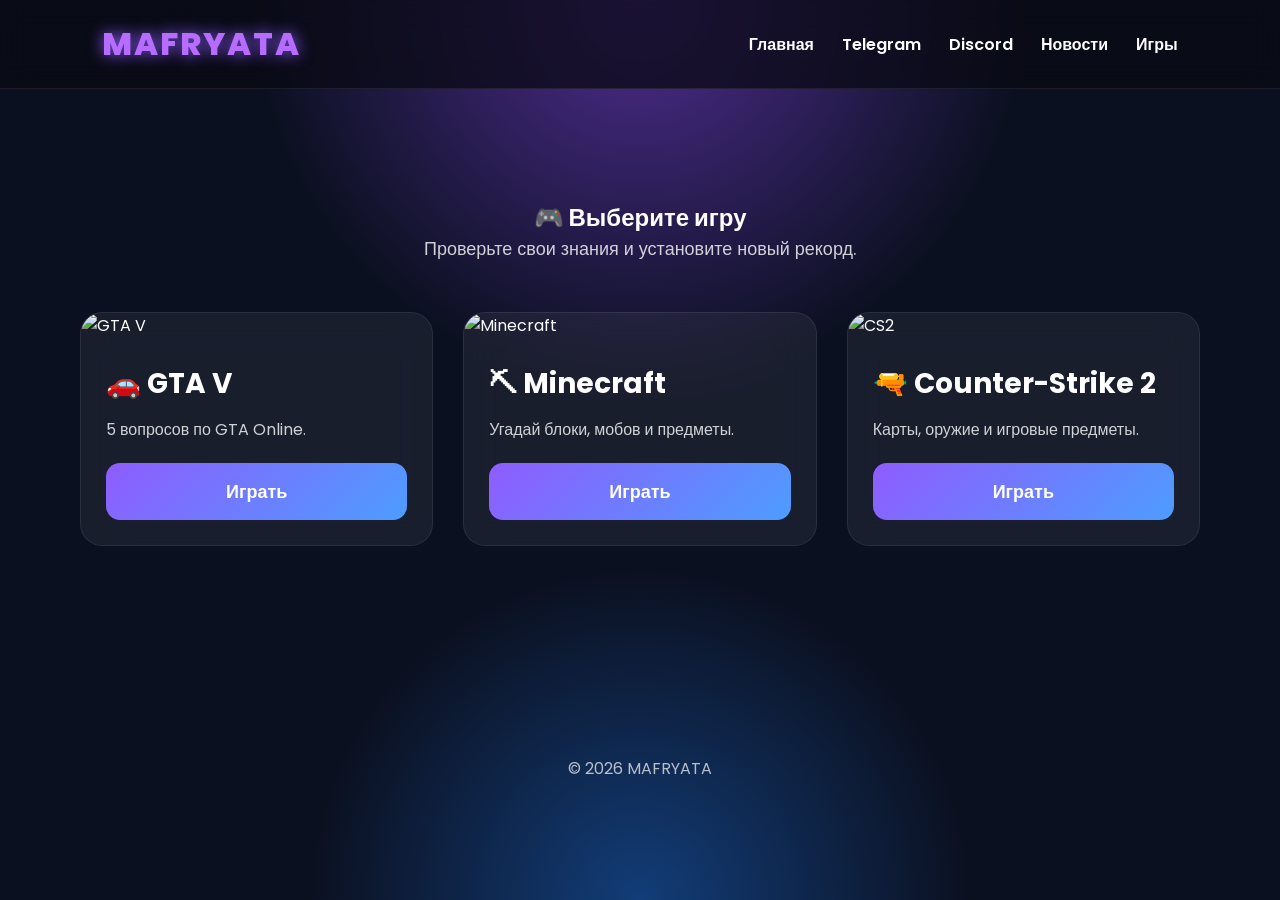
==== games.html @ 731d4e77 "Add files via upload" ====
<!DOCTYPE html>
<html lang="ru">

<head>

<meta charset="UTF-8">

<meta name="viewport" content="width=device-width, initial-scale=1.0">

<title>MAFRYATA | Мини-игры</title>

<link rel="stylesheet" href="style.css">

<link href="https://fonts.googleapis.com/css2?family=Poppins:wght@300;400;500;600;700;800&display=swap" rel="stylesheet">

</head>

<body>

<div class="background"></div>

<header>

<div class="logo">

MAFRYATA

</div>

<div class="menu-toggle" onclick="toggleMenu()">

☰

</div>

<nav id="navMenu">

<a href="index.html">

Главная

</a>

<a href="index.html#telegram">

Telegram

</a>

<a href="index.html#discord">

Discord

</a>

<a href="index.html#news">

Новости

</a>

<a href="games.html">

Игры

</a>

</nav>

</header>
<main>

<section class="games-section">

    <div class="section-title">
        <h1>🎮 Выберите игру</h1>
        <p>Проверьте свои знания и установите новый рекорд.</p>
    </div>

    <div class="games-grid">

        <div class="game-card" onclick="startGame('gta')">

            <img src="images/gta-cover.jpg" alt="GTA V">

            <div class="game-content">

                <h3>🚗 GTA V</h3>

                <p>5 вопросов по GTA Online.</p>

                <button>Играть</button>

            </div>

        </div>

        <div class="game-card" onclick="startGame('minecraft')">

            <img src="images/minecraft-cover.jpg" alt="Minecraft">

            <div class="game-content">

                <h3>⛏ Minecraft</h3>

                <p>Угадай блоки, мобов и предметы.</p>

                <button>Играть</button>

            </div>

        </div>

        <div class="game-card" onclick="startGame('cs2')">

            <img src="images/cs2-cover.jpg" alt="CS2">

            <div class="game-content">

                <h3>🔫 Counter-Strike 2</h3>

                <p>Карты, оружие и игровые предметы.</p>

                <button>Играть</button>

            </div>

        </div>

    </div>

</section>

<section id="quizScreen" class="quiz-screen" style="display:none">

    <button class="backButton" onclick="backToMenu()">
        ← Назад
    </button>

    <h2 id="gameTitle"></h2>

    <div class="progress-bar">
        <div id="progressFill"></div>
    </div>

    <p id="questionCounter"></p>

    <img id="quizImage" class="quizImage">

    <h3 id="questionText"></h3>

    <div id="answers" class="answers"></div>

    <button id="nextButton" style="display:none">
        Следующий вопрос
    </button>

</section>

<section id="finishScreen" class="quiz-screen" style="display:none">

    <h1>🏆 Поздравляем!</h1>

    <h2 id="finalScore"></h2>

    <p>Спасибо за прохождение викторины.</p>

    <div class="finish-buttons">

        <button onclick="restartGame()">
            🔄 Играть снова
        </button>

        <button onclick="backToMenu()">
            🎮 Выбор игр
        </button>

    </div>

</section>

</main>

<footer>

<p>

© 2026 MAFRYATA

</p>

</footer>

<script src="script.js"></script>
<script src="games.js"></script>

</body>
</html>
---- style.css ----
*{
margin:0;
padding:0;
box-sizing:border-box;
font-family:"Poppins",sans-serif;
scroll-behavior:smooth;
}

body{
background:#0b1020;
color:#fff;
overflow-x:hidden;
}

.background{
position:fixed;
inset:0;
background:
radial-gradient(circle at top,#4f2d91 0%,transparent 35%),
radial-gradient(circle at bottom,#123d78 0%,transparent 30%),
#0b1020;
z-index:-1;
}

header{
position:fixed;
top:0;
left:0;
width:100%;
display:flex;
justify-content:space-between;
align-items:center;
padding:20px 8%;
background:rgba(10,10,20,.75);
backdrop-filter:blur(14px);
border-bottom:1px solid rgba(255,255,255,.08);
z-index:1000;
}

.logo{
font-size:32px;
font-weight:800;
color:#b56cff;
letter-spacing:2px;
text-shadow:0 0 15px #8f5cff;
}

nav{
display:flex;
gap:28px;
}

nav a{
color:#fff;
text-decoration:none;
font-weight:600;
transition:.3s;
}

nav a:hover{
color:#b56cff;
}

.menu-toggle{
display:none;
font-size:32px;
cursor:pointer;
}

.hero{
min-height:100vh;
display:flex;
flex-direction:column;
justify-content:center;
align-items:center;
text-align:center;
padding:120px 20px 60px;
}

.hero h1{
font-size:72px;
margin-bottom:20px;
text-shadow:0 0 30px #8f5cff;
}

.hero p{
font-size:22px;
opacity:.9;
line-height:1.6;
margin-bottom:45px;
}

.main-buttons{
display:flex;
flex-direction:column;
gap:20px;
align-items:center;
}

.top-buttons{
display:flex;
gap:20px;
flex-wrap:wrap;
justify-content:center;
}

.btn{
display:flex;
align-items:center;
justify-content:center;
width:220px;
height:60px;
border-radius:16px;
text-decoration:none;
font-weight:700;
color:#fff;
transition:.25s;
}

.btn:hover{
transform:translateY(-4px) scale(1.04);
}

.telegram{background:#229ED9;}
.news{background:#ff8c00;}
.discord{background:#5865F2;}
.games{
background:#1db954;
width:320px;
}

main{
max-width:1200px;
margin:auto;
padding:40px 20px 80px;
}

.card{
background:rgba(255,255,255,.06);
border:1px solid rgba(255,255,255,.08);
border-radius:20px;
padding:30px;
margin:30px 0;
backdrop-filter:blur(10px);
}

.card h2{
margin-bottom:20px;
}

.preview{
width:100%;
max-width:320px;
border-radius:12px;
margin:10px;
}

.socials{
display:grid;
grid-template-columns:repeat(auto-fit,minmax(320px,1fr));
gap:30px;
}

.telegramButton,.discordButton{
display:inline-block;
margin-top:20px;
padding:14px 30px;
border-radius:12px;
text-decoration:none;
color:#fff;
font-weight:700;
}

.telegramButton{background:#229ED9;}
.discordButton{background:#5865F2;}

footer{
text-align:center;
padding:30px;
opacity:.7;
}

@media(max-width:900px){
.menu-toggle{display:block;}
nav{
display:none;
position:absolute;
top:80px;
right:20px;
flex-direction:column;
background:#151a2d;
padding:20px;
border-radius:15px;
}
nav.active{display:flex;}
.hero h1{font-size:48px;}
.hero p{font-size:18px;}
.top-buttons{flex-direction:column;}
.btn,.games{width:100%;max-width:320px;}
}
/* ========================= */
/* Games Page */
/* ========================= */

.games-section{
    max-width:1200px;
    margin:140px auto 80px;
    padding:20px;
}

.section-title{
    text-align:center;
    margin-bottom:50px;
}

.section-title h2{
    font-size:48px;
    margin-bottom:10px;
}

.section-title p{
    opacity:.8;
    font-size:18px;
}

.games-grid{
    display:grid;
    grid-template-columns:repeat(auto-fit,minmax(320px,1fr));
    gap:30px;
}

.game-card{
    background:rgba(255,255,255,.06);
    border:1px solid rgba(255,255,255,.08);
    backdrop-filter:blur(20px);
    border-radius:22px;
    overflow:hidden;
    transition:.35s;
    cursor:pointer;
}

.game-card:hover{
    transform:translateY(-12px);
    box-shadow:0 20px 45px rgba(181,108,255,.35);
}

.game-card img{
    width:100%;
    height:220px;
    object-fit:cover;
}

.game-content{
    padding:25px;
}

.game-content h3{
    font-size:28px;
    margin-bottom:12px;
}

.game-content p{
    opacity:.8;
    margin-bottom:20px;
    line-height:1.6;
}

.game-content button{
    width:100%;
    padding:15px;
    border:none;
    border-radius:14px;
    background:linear-gradient(135deg,#8f5cff,#4d9dff);
    color:white;
    font-size:18px;
    font-weight:700;
    cursor:pointer;
    transition:.25s;
}

.game-content button:hover{
    transform:scale(1.03);
}

/* ========================= */

.quiz-screen{
    max-width:900px;
    margin:140px auto 80px;
    padding:40px;
    background:rgba(255,255,255,.06);
    border:1px solid rgba(255,255,255,.08);
    backdrop-filter:blur(18px);
    border-radius:24px;
    animation:fade .4s;
}

.quizImage{
    width:100%;
    border-radius:16px;
    margin:25px 0;
}

.progress-bar{
    width:100%;
    height:12px;
    background:#222;
    border-radius:20px;
    overflow:hidden;
    margin:20px 0;
}

#progressFill{
    width:0%;
    height:100%;
    background:linear-gradient(90deg,#8f5cff,#4d9dff);
    transition:.4s;
}

.answers{
    display:grid;
    gap:15px;
    margin-top:25px;
}

.answers button{
    padding:16px;
    border:none;
    border-radius:14px;
    background:#20273d;
    color:white;
    cursor:pointer;
    transition:.25s;
    font-size:17px;
}

.answers button:hover{
    background:#8f5cff;
}

.backButton,
#nextButton{
    margin-top:25px;
    padding:15px 30px;
    border:none;
    border-radius:14px;
    background:#8f5cff;
    color:white;
    font-size:16px;
    cursor:pointer;
}

@keyframes fade{

from{
opacity:0;
transform:translateY(25px);
}

to{
opacity:1;
transform:translateY(0);
}

}

@media(max-width:768px){

.section-title h2{
font-size:34px;
}

.quiz-screen{
padding:25px;
margin-top:120px;
}

}
.finish-buttons{
display:flex;
gap:20px;
justify-content:center;
margin-top:30px;
flex-wrap:wrap;
}

.finish-buttons button{

padding:16px 30px;

border:none;

border-radius:14px;

background:linear-gradient(135deg,#8f5cff,#4d9dff);

color:white;

font-size:18px;

cursor:pointer;

transition:.3s;

}

.finish-buttons button:hover{

transform:translateY(-4px);

box-shadow:0 15px 30px rgba(143,92,255,.4);

}
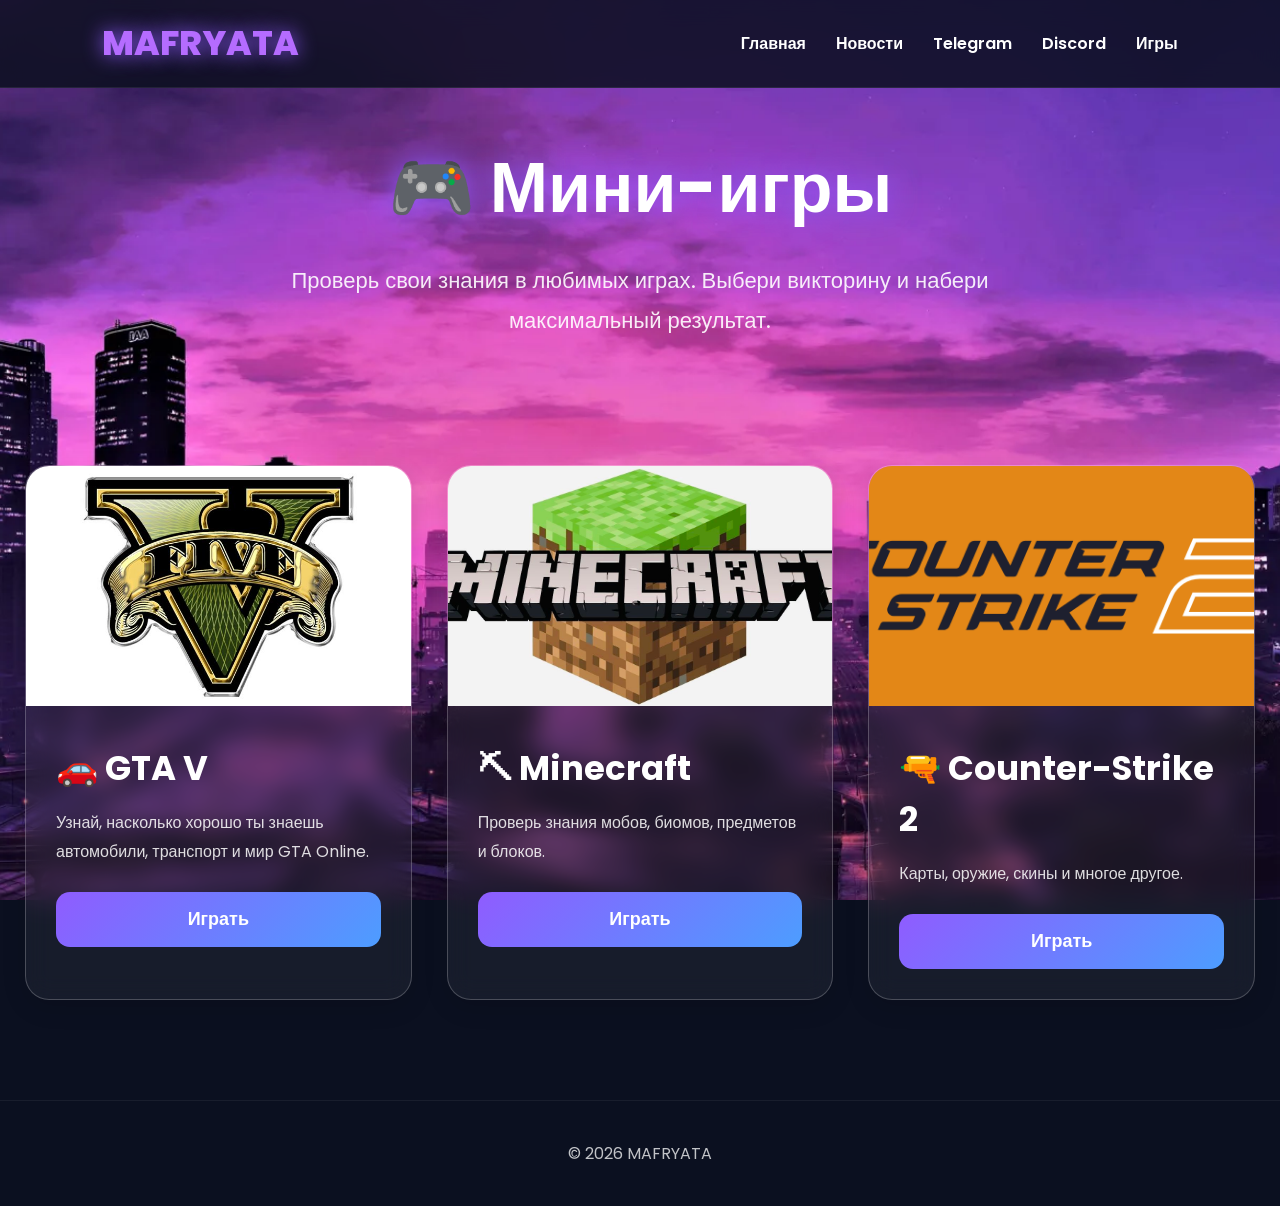
==== commit 0d24154c: "Add files via upload" ====
--- a/games.html
+++ b/games.html
@@ -9,7 +9,13 @@
 
 <title>MAFRYATA | Мини-игры</title>
 
-<link rel="stylesheet" href="style.css">
+<meta name="description" content="Мини-игры MAFRYATA. Проверь свои знания по GTA V, Minecraft и Counter-Strike 2.">
+
+<link rel="stylesheet" href="games.css">
+
+<link rel="preconnect" href="https://fonts.googleapis.com">
+
+<link rel="preconnect" href="https://fonts.gstatic.com" crossorigin>
 
 <link href="https://fonts.googleapis.com/css2?family=Poppins:wght@300;400;500;600;700;800&display=swap" rel="stylesheet">
 
@@ -41,6 +47,12 @@
 
 </a>
 
+<a href="index.html#news">
+
+Новости
+
+</a>
+
 <a href="index.html#telegram">
 
 Telegram
@@ -53,133 +65,324 @@
 
 </a>
 
-<a href="index.html#news">
-
-Новости
+<a href="games.html">
+
+Игры
 
 </a>
 
-<a href="games.html">
-
-Игры
-
-</a>
-
 </nav>
 
 </header>
+
+<section class="hero">
+
+<h1>
+
+🎮 Мини-игры
+
+</h1>
+
+<p>
+
+Проверь свои знания в любимых играх.
+
+Выбери викторину и набери максимальный результат.
+
+</p>
+
+</section>
+
 <main>
 
-<section class="games-section">
-
-    <div class="section-title">
-        <h1>🎮 Выберите игру</h1>
-        <p>Проверьте свои знания и установите новый рекорд.</p>
-    </div>
-
-    <div class="games-grid">
-
-        <div class="game-card" onclick="startGame('gta')">
-
-            <img src="images/gta-cover.jpg" alt="GTA V">
-
-            <div class="game-content">
-
-                <h3>🚗 GTA V</h3>
-
-                <p>5 вопросов по GTA Online.</p>
-
-                <button>Играть</button>
-
-            </div>
-
-        </div>
-
-        <div class="game-card" onclick="startGame('minecraft')">
-
-            <img src="images/minecraft-cover.jpg" alt="Minecraft">
-
-            <div class="game-content">
-
-                <h3>⛏ Minecraft</h3>
-
-                <p>Угадай блоки, мобов и предметы.</p>
-
-                <button>Играть</button>
-
-            </div>
-
-        </div>
-
-        <div class="game-card" onclick="startGame('cs2')">
-
-            <img src="images/cs2-cover.jpg" alt="CS2">
-
-            <div class="game-content">
-
-                <h3>🔫 Counter-Strike 2</h3>
-
-                <p>Карты, оружие и игровые предметы.</p>
-
-                <button>Играть</button>
-
-            </div>
-
-        </div>
-
-    </div>
+<div class="games-grid">
+
+<div class="game-card">
+
+<img
+
+src="images/gta-cover.webp"
+
+loading="lazy"
+
+decoding="async"
+
+alt="GTA V"
+
+>
+
+<div class="game-content">
+
+<h2>
+
+🚗 GTA V
+
+</h2>
+
+<p>
+
+Узнай, насколько хорошо ты знаешь автомобили,
+
+транспорт и мир GTA Online.
+
+</p>
+
+<button onclick="openQuiz('gta')">
+
+Играть
+
+</button>
+
+</div>
+
+</div>
+
+<div class="game-card">
+
+<img
+
+src="images/minecraft-cover.webp"
+
+loading="lazy"
+
+decoding="async"
+
+alt="Minecraft"
+
+>
+
+<div class="game-content">
+
+<h2>
+
+⛏ Minecraft
+
+</h2>
+
+<p>
+
+Проверь знания мобов,
+
+биомов,
+
+предметов и блоков.
+
+</p>
+
+<button onclick="openQuiz('minecraft')">
+
+Играть
+
+</button>
+
+</div>
+
+</div>
+
+<div class="game-card">
+
+<img
+
+src="images/cs2-cover.webp"
+
+loading="lazy"
+
+decoding="async"
+
+alt="Counter Strike 2"
+
+>
+
+<div class="game-content">
+
+<h2>
+
+🔫 Counter-Strike 2
+
+</h2>
+
+<p>
+
+Карты,
+
+оружие,
+
+скины и многое другое.
+
+</p>
+
+<button onclick="openQuiz('cs2')">
+
+Играть
+
+</button>
+
+</div>
+
+</div>
+
+</div>
+
+</main>
+<!-- ====================================== -->
+<!-- Quiz Screen -->
+<!-- ====================================== -->
+
+<section id="quizScreen" class="quiz-screen" style="display:none;">
+
+<div class="quiz-header">
+
+<h2 id="quizTitle">
+
+Игра
+
+</h2>
+
+<div class="progress">
+
+Вопрос
+
+<span id="questionNumber">
+
+1
+
+</span>
+
+из
+
+<span id="totalQuestions">
+
+5
+
+</span>
+
+</div>
+
+</div>
+
+<div class="progress-bar">
+
+<div id="progressFill"></div>
+
+</div>
+
+<img
+
+id="quizImage"
+
+class="quizImage"
+
+src=""
+
+alt="Quiz"
+
+loading="lazy"
+
+decoding="async"
+
+>
+
+<h2 id="questionTitle">
+
+Вопрос
+
+</h2>
+
+<div class="answers" id="answers">
+
+</div>
+
+<div id="result"></div>
+
+<div class="quiz-buttons">
+
+<button
+
+id="nextButton"
+
+onclick="nextQuestion()"
+
+style="display:none;">
+
+Следующий вопрос
+
+</button>
+
+<button
+
+class="backButton"
+
+onclick="backToGames()">
+
+← Назад
+
+</button>
+
+</div>
 
 </section>
 
-<section id="quizScreen" class="quiz-screen" style="display:none">
-
-    <button class="backButton" onclick="backToMenu()">
-        ← Назад
-    </button>
-
-    <h2 id="gameTitle"></h2>
-
-    <div class="progress-bar">
-        <div id="progressFill"></div>
-    </div>
-
-    <p id="questionCounter"></p>
-
-    <img id="quizImage" class="quizImage">
-
-    <h3 id="questionText"></h3>
-
-    <div id="answers" class="answers"></div>
-
-    <button id="nextButton" style="display:none">
-        Следующий вопрос
-    </button>
+<!-- ====================================== -->
+<!-- Finish -->
+<!-- ====================================== -->
+
+<section
+
+id="finishScreen"
+
+class="quiz-screen"
+
+style="display:none;">
+
+<h1>
+
+🏆 Поздравляем!
+
+</h1>
+
+<h2>
+
+Вы прошли викторину.
+
+</h2>
+
+<h3>
+
+Правильных ответов:
+
+<span id="score">
+
+0
+
+</span>
+
+/
+
+<span id="finishTotal">
+
+5
+
+</span>
+
+</h3>
+
+<div class="finish-buttons">
+
+<button onclick="restartQuiz()">
+
+Играть снова
+
+</button>
+
+<button onclick="backToGames()">
+
+Все игры
+
+</button>
+
+</div>
 
 </section>
-
-<section id="finishScreen" class="quiz-screen" style="display:none">
-
-    <h1>🏆 Поздравляем!</h1>
-
-    <h2 id="finalScore"></h2>
-
-    <p>Спасибо за прохождение викторины.</p>
-
-    <div class="finish-buttons">
-
-        <button onclick="restartGame()">
-            🔄 Играть снова
-        </button>
-
-        <button onclick="backToMenu()">
-            🎮 Выбор игр
-        </button>
-
-    </div>
-
-</section>
-
-</main>
 
 <footer>
 
@@ -195,4 +398,5 @@
 <script src="games.js"></script>
 
 </body>
+
 </html>
--- a/games.css
+++ b/games.css
@@ -0,0 +1,795 @@
+/* =======================================
+   MAFRYATA
+   Games Page
+======================================= */
+
+*{
+    margin:0;
+    padding:0;
+    box-sizing:border-box;
+}
+
+body{
+    font-family:"Poppins",sans-serif;
+    background:#0b1020;
+    color:#fff;
+    overflow-x:hidden;
+}
+
+.background{
+    position:fixed;
+    inset:0;
+    z-index:-1;
+    background:
+    radial-gradient(circle at top,#6d3cff 0%,transparent 30%),
+    radial-gradient(circle at bottom,#0088ff 0%,transparent 25%),
+    #0b1020;
+}
+/* =======================================
+   Background
+======================================= */
+
+.background {
+    position: fixed;
+    inset: 0;
+    z-index: -1;
+
+    background-image: url("./images/background11.webp");
+    background-size: cover;
+    background-position: center;
+    background-repeat: no-repeat;
+}
+
+/* =======================================
+   Header
+======================================= */
+
+header{
+
+    position:fixed;
+
+    top:0;
+
+    left:0;
+
+    width:100%;
+
+    display:flex;
+
+    justify-content:space-between;
+
+    align-items:center;
+
+    padding:18px 8%;
+
+    background:rgba(10,15,30,.85);
+
+    backdrop-filter:blur(12px);
+
+    border-bottom:1px solid rgba(255,255,255,.08);
+
+    z-index:1000;
+
+}
+
+.logo{
+
+    font-size:34px;
+
+    font-weight:800;
+
+    color:#b56cff;
+
+    text-shadow:0 0 20px #8f5cff;
+
+}
+
+nav{
+
+    display:flex;
+
+    gap:30px;
+
+}
+
+nav a{
+
+    color:white;
+
+    text-decoration:none;
+
+    font-weight:600;
+
+    transition:.3s;
+
+}
+
+nav a:hover{
+
+    color:#8f5cff;
+
+}
+
+.menu-toggle{
+
+    display:none;
+
+    font-size:34px;
+
+    cursor:pointer;
+
+}
+
+/* =======================================
+   Hero
+======================================= */
+
+.hero{
+
+    min-height:45vh;
+
+    display:flex;
+
+    flex-direction:column;
+
+    justify-content:center;
+
+    align-items:center;
+
+    text-align:center;
+
+    padding:130px 20px 60px;
+
+}
+
+.hero h1{
+
+    font-size:70px;
+
+    margin-bottom:20px;
+
+    text-shadow:0 0 30px #8f5cff;
+
+}
+
+.hero p{
+
+    font-size:22px;
+
+    opacity:.9;
+
+    max-width:700px;
+
+    line-height:1.8;
+
+}
+/* =======================================
+   Games Grid
+======================================= */
+
+main{
+
+    max-width:1400px;
+
+    margin:auto;
+
+    padding:60px 25px 100px;
+
+}
+
+.games-grid{
+
+    display:grid;
+
+    grid-template-columns:repeat(auto-fit,minmax(350px,1fr));
+
+    gap:35px;
+
+}
+
+.game-card{
+
+    background:linear-gradient(145deg,#1a1630,#10182c);
+
+    border:1px solid rgba(255,255,255,.08);
+
+    border-radius:24px;
+
+    overflow:hidden;
+
+    transition:.35s;
+
+    cursor:pointer;
+
+    box-shadow:0 15px 35px rgba(0,0,0,.35);
+
+}
+
+.game-card:hover{
+
+    transform:translateY(-10px);
+
+    box-shadow:0 0 35px rgba(143,92,255,.45);
+
+}
+
+.game-card img{
+
+    width:100%;
+
+    height:240px;
+
+    object-fit:cover;
+
+    transition:.35s;
+
+}
+
+.game-card:hover img{
+
+    transform:scale(1.05);
+
+}
+
+.game-content{
+
+    padding:30px;
+
+}
+
+.game-content h2{
+
+    font-size:34px;
+
+    margin-bottom:15px;
+
+}
+
+.game-content p{
+
+    line-height:1.8;
+
+    opacity:.85;
+
+    margin-bottom:25px;
+
+}
+
+.game-content button{
+
+    width:100%;
+
+    height:55px;
+
+    border:none;
+
+    border-radius:14px;
+
+    background:linear-gradient(135deg,#8f5cff,#4d9dff);
+
+    color:white;
+
+    font-size:18px;
+
+    font-weight:700;
+
+    cursor:pointer;
+
+    transition:.3s;
+
+}
+
+.game-content button:hover{
+
+    transform:translateY(-4px);
+
+    box-shadow:0 0 25px rgba(143,92,255,.6);
+
+}
+
+/* =======================================
+   Quiz
+======================================= */
+
+.quiz-screen{
+
+    max-width:900px;
+
+    margin:60px auto;
+
+    padding:35px;
+
+    background:linear-gradient(145deg,#1a1630,#10182c);
+
+    border:1px solid rgba(255,255,255,.08);
+
+    border-radius:24px;
+
+    box-shadow:0 15px 35px rgba(0,0,0,.35);
+
+}
+
+.quiz-header{
+
+    display:flex;
+
+    justify-content:space-between;
+
+    align-items:center;
+
+    margin-bottom:20px;
+
+}
+
+.progress{
+
+    font-size:18px;
+
+    color:#b56cff;
+
+}
+
+.quizImage{
+
+    width:100%;
+
+    border-radius:18px;
+
+    margin:25px 0;
+
+}
+/* =======================================
+   Progress Bar
+======================================= */
+
+.progress-bar{
+
+    width:100%;
+
+    height:12px;
+
+    background:#20273d;
+
+    border-radius:30px;
+
+    overflow:hidden;
+
+    margin:25px 0;
+
+}
+
+#progressFill{
+
+    width:0%;
+
+    height:100%;
+
+    background:linear-gradient(90deg,#8f5cff,#4d9dff);
+
+    transition:.4s;
+
+}
+
+/* =======================================
+   Answers
+======================================= */
+
+.answers{
+
+    display:grid;
+
+    gap:18px;
+
+    margin-top:30px;
+
+}
+
+.answers button{
+
+    width:100%;
+
+    padding:18px;
+
+    border:none;
+
+    border-radius:16px;
+
+    background:#20273d;
+
+    color:#fff;
+
+    font-size:18px;
+
+    font-weight:600;
+
+    cursor:pointer;
+
+    transition:.25s;
+
+}
+
+.answers button:hover{
+
+    background:#8f5cff;
+
+    transform:translateY(-3px);
+
+}
+
+.answers button.correct{
+
+    background:#18b566;
+
+}
+
+.answers button.wrong{
+
+    background:#d63d3d;
+
+}
+
+/* =======================================
+   Quiz Buttons
+======================================= */
+
+.quiz-buttons{
+
+    display:flex;
+
+    gap:20px;
+
+    justify-content:center;
+
+    flex-wrap:wrap;
+
+    margin-top:35px;
+
+}
+
+.quiz-buttons button,
+.finish-buttons button{
+
+    padding:15px 35px;
+
+    border:none;
+
+    border-radius:14px;
+
+    background:linear-gradient(135deg,#8f5cff,#4d9dff);
+
+    color:white;
+
+    font-size:17px;
+
+    font-weight:700;
+
+    cursor:pointer;
+
+    transition:.3s;
+
+}
+
+.quiz-buttons button:hover,
+.finish-buttons button:hover{
+
+    transform:translateY(-4px);
+
+    box-shadow:0 0 25px rgba(143,92,255,.45);
+
+}
+
+/* =======================================
+   Finish Screen
+======================================= */
+
+#finishScreen{
+
+    text-align:center;
+
+}
+
+#finishScreen h1{
+
+    font-size:52px;
+
+    margin-bottom:20px;
+
+}
+
+#finishScreen h2{
+
+    margin-bottom:20px;
+
+    opacity:.9;
+
+}
+
+#finishScreen h3{
+
+    color:#8f5cff;
+
+    font-size:30px;
+
+}
+
+.finish-buttons{
+
+    display:flex;
+
+    justify-content:center;
+
+    gap:20px;
+
+    flex-wrap:wrap;
+
+    margin-top:40px;
+
+}
+
+/* =======================================
+   Footer
+======================================= */
+
+footer{
+
+    text-align:center;
+
+    padding:40px 20px;
+
+    border-top:1px solid rgba(255,255,255,.08);
+
+    opacity:.75;
+
+}
+
+/* =======================================
+   Mobile
+======================================= */
+
+@media(max-width:900px){
+
+.menu-toggle{
+
+display:block;
+
+}
+
+#navMenu{
+
+display:none;
+
+position:absolute;
+
+top:75px;
+
+right:20px;
+
+width:220px;
+
+padding:20px;
+
+background:#18142e;
+
+border-radius:16px;
+
+flex-direction:column;
+
+gap:18px;
+
+box-shadow:0 0 25px rgba(143,92,255,.35);
+
+}
+
+#navMenu.active{
+
+display:flex;
+
+}
+
+.hero h1{
+
+font-size:48px;
+
+}
+
+.hero p{
+
+font-size:18px;
+
+}
+
+.games-grid{
+
+grid-template-columns:1fr;
+
+}
+
+.quiz-screen{
+
+margin:40px 15px;
+
+padding:25px;
+
+}
+
+.quiz-header{
+
+flex-direction:column;
+
+gap:15px;
+
+text-align:center;
+
+}
+
+.quiz-buttons{
+
+flex-direction:column;
+
+}
+
+.quiz-buttons button,
+.finish-buttons button{
+
+width:100%;
+
+}
+
+}
+
+@media(max-width:500px){
+
+.logo{
+
+font-size:26px;
+
+}
+
+.hero h1{
+
+font-size:38px;
+
+}
+
+.hero p{
+
+font-size:16px;
+
+}
+
+.game-content h2{
+
+font-size:28px;
+
+}
+
+.answers button{
+
+font-size:16px;
+
+padding:15px;
+
+}
+
+}
+
+/* =======================================
+   Animation
+======================================= */
+
+@keyframes fade{
+
+from{
+
+opacity:0;
+
+transform:translateY(25px);
+
+}
+
+to{
+
+opacity:1;
+
+transform:translateY(0);
+
+}
+
+}
+
+.quiz-screen{
+
+animation:fade .35s;
+
+}
+.game-card,
+.gta-card,
+.minecraft-card,
+.cs2-card {
+    background: rgba(255, 255, 255, 0.05);
+    border: 1px solid rgba(255, 255, 255, 0.22);
+    backdrop-filter: blur(12px);
+    -webkit-backdrop-filter: blur(12px);
+
+    border-radius: 24px;
+    box-shadow: 0 8px 25px rgba(0, 0, 0, 0.12);
+
+    transition:
+        transform 0.35s ease,
+        box-shadow 0.35s ease,
+        border-color 0.35s ease;
+}
+
+/* Поднятие и неоновое свечение */
+.game-card:hover,
+.gta-card:hover,
+.minecraft-card:hover,
+.cs2-card:hover {
+    transform: translateY(-7px);
+
+    border-color: rgba(255, 255, 255, 0.55);
+
+    box-shadow:
+        0 12px 20px rgba(0, 0, 0, 0.2),
+        0 18px 35px rgba(143, 92, 255, 0.28),
+        0 8px 18px rgba(143, 92, 255, 0.22);
+}
+.quiz-screen {
+    background: rgba(255, 255, 255, 0.05);
+    border: 1px solid rgba(255, 255, 255, 0.22);
+    backdrop-filter: blur(12px);
+    -webkit-backdrop-filter: blur(12px);
+    border-radius: 24px;
+
+    box-shadow: 0 8px 25px rgba(0, 0, 0, 0.12);
+
+    transition:
+        transform 0.35s ease,
+        box-shadow 0.35s ease,
+        border-color 0.35s ease;
+}
+
+/* Свечение карточки теста при наведении */
+.quiz-screen:hover {
+    border-color: rgba(255, 255, 255, 0.5);
+    box-shadow:
+        0 12px 25px rgba(0, 0, 0, 0.2),
+        0 15px 35px rgba(143, 92, 255, 0.22);
+}
+
+/* Стеклянные варианты ответов */
+.answers button {
+    background: rgba(255, 255, 255, 0.05);
+    border: 1px solid rgba(255, 255, 255, 0.18);
+    backdrop-filter: blur(8px);
+    -webkit-backdrop-filter: blur(8px);
+    border-radius: 16px;
+
+    transition:
+        transform 0.3s ease,
+        background 0.3s ease,
+        box-shadow 0.3s ease,
+        border-color 0.3s ease;
+}
+
+/* Эффект при наведении на ответ */
+.answers button:hover {
+    background: rgba(143, 92, 255, 0.12);
+    border-color: rgba(255, 255, 255, 0.5);
+    transform: translateY(-4px);
+
+    box-shadow:
+        0 8px 18px rgba(0, 0, 0, 0.15),
+        0 8px 22px rgba(143, 92, 255, 0.25);
+}
+
+/* Сохраняем цвета правильного и неправильного ответов */
+.answers button.correct {
+    background: #18b566;
+    border-color: rgba(255, 255, 255, 0.3);
+}
+
+.answers button.wrong {
+    background: #d63d3d;
+    border-color: rgba(255, 255, 255, 0.3);
+}
